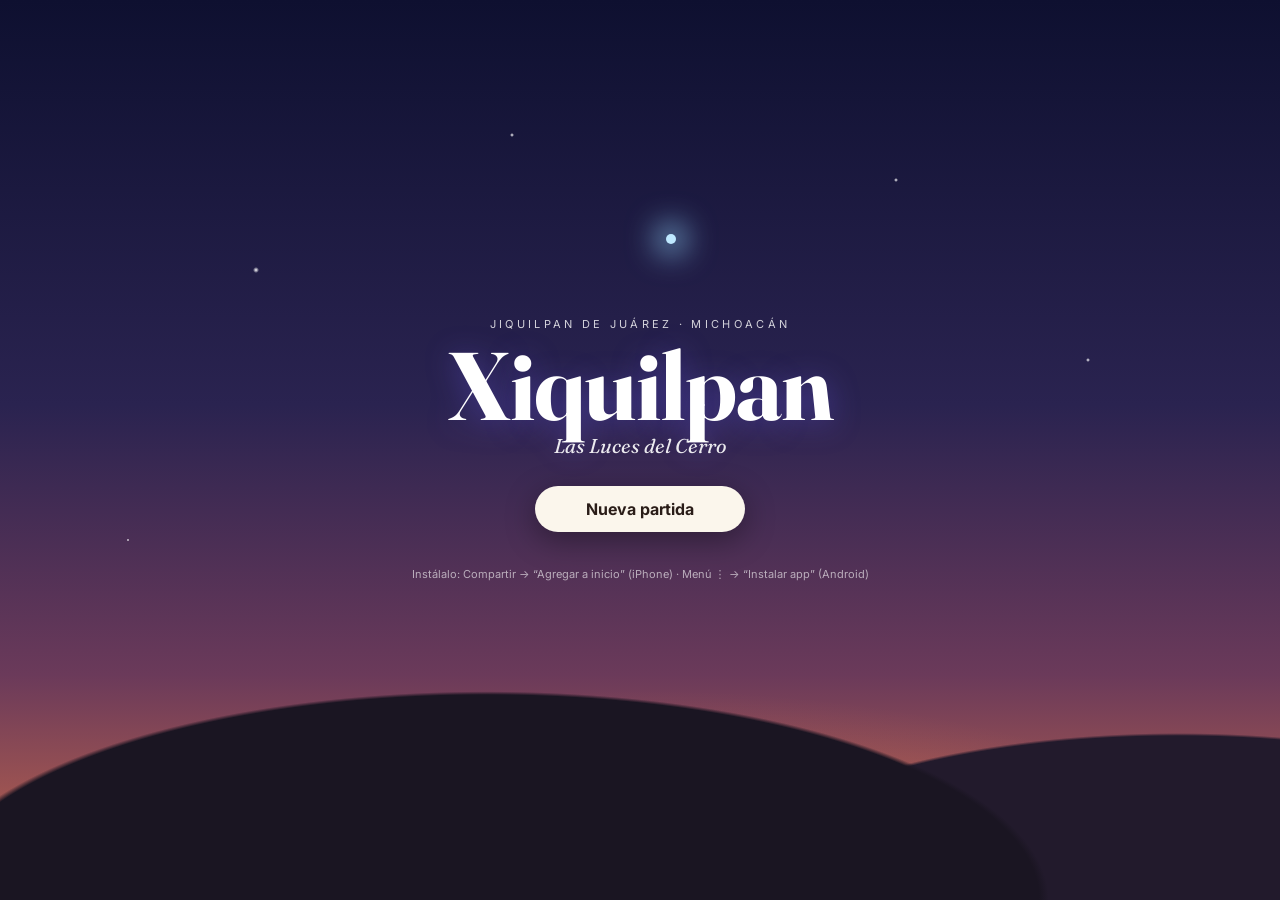
==== index.html @ d6662576 "Xiquilpan: RPG web app set in Jiquilpan de Juárez, Michoacán Installable PWA with a hand-authored to" ====
<!doctype html>
<html lang="es">
<head>
  <meta charset="utf-8">
  <meta name="viewport" content="width=device-width, initial-scale=1, maximum-scale=1, user-scalable=no, viewport-fit=cover">
  <title>Xiquilpan: Las Luces del Cerro</title>
  <meta name="description" content="RPG de acción y aventura en Jiquilpan de Juárez, Michoacán.">
  <meta name="theme-color" content="#1c1a24">
  <meta name="apple-mobile-web-app-capable" content="yes">
  <meta name="mobile-web-app-capable" content="yes">
  <meta name="apple-mobile-web-app-status-bar-style" content="black-translucent">
  <meta name="apple-mobile-web-app-title" content="Xiquilpan">
  <link rel="manifest" href="manifest.webmanifest">
  <link rel="icon" href="icons/icon.svg" type="image/svg+xml">
  <link rel="apple-touch-icon" href="icons/icon-180.png">
  <link rel="preconnect" href="https://fonts.googleapis.com">
  <link href="https://fonts.googleapis.com/css2?family=Fraunces:opsz,wght@9..144,500;9..144,700&family=Inter:wght@400;500;600;700&display=swap" rel="stylesheet">
  <link rel="stylesheet" href="css/style.css">
</head>
<body>
  <canvas id="game"></canvas>

  <!-- HUD -->
  <div id="hud" class="hidden">
    <div class="hud-left">
      <div id="placePill" class="pill place"><span id="placeName">Jiquilpan</span><span id="streetName"></span></div>
      <div id="timePill" class="pill time"><span id="wxIcon">☀</span><span id="clockText">7:30 am</span><span id="dayText">Jue</span></div>
    </div>
    <div class="hud-right">
      <div class="pill money"><span class="peso">$</span><span id="moneyText">150</span></div>
      <button id="btnMenu" class="round" aria-label="Menú">☰</button>
    </div>
    <div id="questTracker" class="tracker"></div>
    <div id="compass" class="compass"><div id="compassNeedle"></div></div>
  </div>

  <!-- Touch controls -->
  <div id="touch" class="hidden">
    <div id="stickZone"></div>
    <div id="stickBase"><div id="stickKnob"></div></div>
    <button id="btnA" class="tbtn a">A</button>
    <button id="btnB" class="tbtn b">B</button>
  </div>

  <!-- Contextual prompt -->
  <div id="prompt" class="prompt hidden"><span class="key">A</span><span id="promptText">Hablar</span></div>

  <!-- Dialogue -->
  <div id="dialog" class="dialog hidden">
    <div class="dlg-card">
      <canvas id="portrait" width="160" height="160"></canvas>
      <div class="dlg-body">
        <div class="dlg-name"><span id="dlgName"></span><span id="dlgRole"></span></div>
        <div id="dlgText" class="dlg-text"></div>
        <div id="dlgChoices" class="dlg-choices"></div>
        <form id="dlgAsk" class="dlg-ask hidden" autocomplete="off">
          <input id="dlgInput" type="text" maxlength="200" placeholder="Di algo…" enterkeyhint="send">
          <button type="submit">Decir</button>
        </form>
      </div>
      <div id="dlgNext" class="dlg-next">▾</div>
    </div>
  </div>

  <!-- Toasts / banners -->
  <div id="toasts"></div>
  <div id="banner" class="banner hidden"><div id="bannerTitle"></div><div id="bannerSub"></div></div>
  <div id="fade" class="fade"></div>

  <!-- Menus -->
  <div id="menu" class="menu hidden">
    <div class="menu-top">
      <div class="tabs" id="menuTabs">
        <button data-tab="map" class="on">Mapa</button>
        <button data-tab="journal">Diario</button>
        <button data-tab="bag">Morral</button>
        <button data-tab="self">Yo</button>
        <button data-tab="settings">Ajustes</button>
      </div>
      <button id="menuClose" class="round" aria-label="Cerrar">✕</button>
    </div>
    <div class="menu-body">
      <section id="tab-map" class="tab on">
        <div class="mapwrap" id="mapWrap"><canvas id="bigmap"></canvas><div id="mapLabel" class="maplabel"></div></div>
        <div class="maplegend" id="mapLegend"></div>
      </section>
      <section id="tab-journal" class="tab"></section>
      <section id="tab-bag" class="tab"></section>
      <section id="tab-self" class="tab"></section>
      <section id="tab-settings" class="tab"></section>
    </div>
  </div>

  <!-- Shop -->
  <div id="shop" class="sheet hidden">
    <div class="sheet-head"><div><div id="shopName" class="sheet-title"></div><div id="shopSub" class="sheet-sub"></div></div><button id="shopClose" class="round">✕</button></div>
    <div id="shopList" class="shop-list"></div>
  </div>

  <!-- Title screen -->
  <div id="title" class="title">
    <div class="title-sky"></div>
    <div class="title-inner">
      <div class="t-kicker">Jiquilpan de Juárez · Michoacán</div>
      <h1>Xiquilpan</h1>
      <div class="t-sub">Las Luces del Cerro</div>
      <div class="t-actions">
        <button id="btnContinue" class="primary hidden">Continuar</button>
        <button id="btnNew" class="primary">Nueva partida</button>
      </div>
      <div class="t-name hidden" id="nameBox">
        <label>¿Cómo te llamas?</label>
        <input id="nameInput" maxlength="16" value="Emiliano" autocomplete="off">
        <button id="btnStart" class="primary">Empezar</button>
      </div>
      <div class="t-foot">Instálalo: Compartir → “Agregar a inicio” (iPhone) · Menú ⋮ → “Instalar app” (Android)</div>
    </div>
  </div>

  <div id="loading" class="loading">Cargando el pueblo…</div>

  <script type="module" src="js/main.js"></script>
</body>
</html>
---- css/style.css ----
:root {
  --ink: #1f1b24;
  --paper: #fbf6ec;
  --paper-2: #f3ead8;
  --line: rgba(60, 40, 25, 0.16);
  --accent: #c2413c;       /* guardapolvo red */
  --accent-2: #6c4bb4;     /* jacaranda / añil */
  --gold: #e3b341;
  --glass: rgba(24, 22, 32, 0.62);
  --glass-2: rgba(24, 22, 32, 0.78);
  --txt-on-glass: #f7f2e8;
  --safe-t: env(safe-area-inset-top, 0px);
  --safe-b: env(safe-area-inset-bottom, 0px);
  --safe-l: env(safe-area-inset-left, 0px);
  --safe-r: env(safe-area-inset-right, 0px);
}
* { box-sizing: border-box; -webkit-tap-highlight-color: transparent; }
html, body { margin: 0; height: 100%; overflow: hidden; background: #14131a; color: var(--ink);
  font-family: Inter, system-ui, -apple-system, "Segoe UI", sans-serif; -webkit-user-select: none; user-select: none;
  overscroll-behavior: none; touch-action: none; }
canvas#game { position: fixed; inset: 0; display: block; }
button { font: inherit; cursor: pointer; }
.hidden { display: none !important; }

/* HUD ---------------------------------------------------------------- */
#hud { position: fixed; inset: 0; pointer-events: none; }
.hud-left { position: absolute; top: calc(10px + var(--safe-t)); left: calc(10px + var(--safe-l)); display: flex; flex-direction: column; gap: 6px; align-items: flex-start; }
.hud-right { position: absolute; top: calc(10px + var(--safe-t)); right: calc(10px + var(--safe-r)); display: flex; gap: 8px; align-items: center; pointer-events: auto; }
.pill { background: var(--glass); color: var(--txt-on-glass); backdrop-filter: blur(8px); -webkit-backdrop-filter: blur(8px);
  border: 1px solid rgba(255,255,255,0.08); border-radius: 999px; padding: 6px 12px; font-size: 13px; font-weight: 600; display: flex; gap: 8px; align-items: center;
  box-shadow: 0 4px 18px rgba(0,0,0,0.25); }
.pill.place { flex-direction: column; align-items: flex-start; gap: 0; border-radius: 14px; padding: 7px 12px; max-width: 62vw; }
#placeName { font-family: Fraunces, Georgia, serif; font-size: 15px; letter-spacing: 0.01em; }
#streetName { font-size: 11px; font-weight: 500; opacity: 0.75; }
.pill.time { font-variant-numeric: tabular-nums; }
#dayText { opacity: 0.7; font-weight: 500; }
.pill.money .peso { color: var(--gold); }
.round { width: 40px; height: 40px; border-radius: 50%; border: 1px solid rgba(255,255,255,0.1); background: var(--glass); color: var(--txt-on-glass);
  backdrop-filter: blur(8px); -webkit-backdrop-filter: blur(8px); font-size: 18px; display: grid; place-items: center; box-shadow: 0 4px 18px rgba(0,0,0,0.25); }
.tracker { position: absolute; top: calc(98px + var(--safe-t)); left: calc(10px + var(--safe-l)); max-width: min(300px, 64vw);
  color: var(--txt-on-glass); font-size: 12px; line-height: 1.35; text-shadow: 0 1px 3px rgba(0,0,0,0.8); }
.tracker .qt { font-weight: 700; color: var(--gold); font-size: 11px; letter-spacing: 0.06em; text-transform: uppercase; }
.tracker .qs { margin-top: 2px; }
.compass { position: absolute; top: calc(58px + var(--safe-t)); right: calc(12px + var(--safe-r)); width: 36px; height: 36px; border-radius: 50%;
  background: var(--glass); border: 1px solid rgba(255,255,255,0.1); display: grid; place-items: center; }
#compassNeedle { width: 0; height: 0; border-left: 6px solid transparent; border-right: 6px solid transparent; border-bottom: 14px solid var(--gold); transform-origin: 50% 70%; }

/* Touch --------------------------------------------------------------- */
#touch { position: fixed; inset: 0; pointer-events: none; }
#stickZone { position: absolute; left: 0; bottom: 0; width: 55vw; height: 55vh; pointer-events: auto; }
#stickBase { position: absolute; width: 120px; height: 120px; border-radius: 50%; left: calc(24px + var(--safe-l)); bottom: calc(24px + var(--safe-b)); top: auto;
  background: radial-gradient(circle, rgba(255,255,255,0.10), rgba(255,255,255,0.04)); border: 1.5px solid rgba(255,255,255,0.25); pointer-events: none; opacity: 0.55; transition: opacity .15s; }
#stickBase.on { opacity: 0.95; bottom: auto; }
#stickKnob { position: absolute; left: 36px; top: 36px; width: 48px; height: 48px; border-radius: 50%; background: rgba(255,255,255,0.85); box-shadow: 0 3px 10px rgba(0,0,0,0.35); }
.tbtn { position: absolute; pointer-events: auto; border-radius: 50%; border: 2px solid rgba(255,255,255,0.35); color: #fff; font-weight: 700; font-size: 20px;
  background: rgba(24,22,32,0.55); backdrop-filter: blur(6px); -webkit-backdrop-filter: blur(6px); box-shadow: 0 4px 14px rgba(0,0,0,0.3); }
.tbtn.a { width: 74px; height: 74px; right: calc(22px + var(--safe-r)); bottom: calc(44px + var(--safe-b)); background: rgba(194,65,60,0.78); }
.tbtn.b { width: 56px; height: 56px; right: calc(108px + var(--safe-r)); bottom: calc(24px + var(--safe-b)); font-size: 16px; }
.tbtn.on { transform: scale(0.92); filter: brightness(1.2); }

.prompt { position: fixed; left: 50%; bottom: calc(150px + var(--safe-b)); transform: translateX(-50%); background: var(--glass-2); color: var(--txt-on-glass);
  padding: 8px 14px 8px 8px; border-radius: 999px; font-weight: 600; font-size: 14px; display: flex; gap: 8px; align-items: center; pointer-events: none;
  box-shadow: 0 6px 20px rgba(0,0,0,0.3); animation: pop .18s ease-out; }
.prompt .key { width: 24px; height: 24px; border-radius: 50%; background: var(--accent); display: grid; place-items: center; font-size: 12px; }
@keyframes pop { from { transform: translate(-50%, 8px); opacity: 0; } to { transform: translate(-50%, 0); opacity: 1; } }

/* Dialogue ------------------------------------------------------------ */
.dialog { position: fixed; left: 0; right: 0; bottom: 0; padding: 0 10px calc(12px + var(--safe-b)); display: flex; justify-content: center; z-index: 20; }
.dlg-card { position: relative; width: min(760px, 100%); background: var(--paper); border-radius: 18px; padding: 14px 16px 16px 14px; display: flex; gap: 14px;
  box-shadow: 0 18px 50px rgba(0,0,0,0.45), inset 0 0 0 1px rgba(120,80,40,0.12); animation: rise .2s ease-out;
  background-image: linear-gradient(180deg, rgba(255,255,255,0.6), rgba(255,255,255,0)), radial-gradient(circle at 10% 0%, rgba(194,65,60,0.05), transparent 40%); }
@keyframes rise { from { transform: translateY(20px); opacity: 0; } to { transform: none; opacity: 1; } }
#portrait { width: 86px; height: 86px; flex: 0 0 auto; border-radius: 14px; background: linear-gradient(160deg, #efe3cb, #d9c3a2); box-shadow: inset 0 0 0 1px rgba(90,60,30,0.2); }
.dlg-body { flex: 1; min-width: 0; }
.dlg-name { display: flex; align-items: baseline; gap: 8px; margin-bottom: 4px; }
#dlgName { font-family: Fraunces, Georgia, serif; font-weight: 700; font-size: 18px; color: #3a2418; }
#dlgRole { font-size: 11px; color: #8a6a50; font-weight: 600; letter-spacing: 0.04em; text-transform: uppercase; }
.dlg-text { font-size: 16px; line-height: 1.45; color: #2a211b; min-height: 46px; max-height: 38vh; overflow-y: auto; white-space: pre-wrap; }
.dlg-text .thinking { opacity: 0.55; font-style: italic; }
.dlg-choices { display: flex; flex-direction: column; gap: 6px; margin-top: 10px; }
.dlg-choices button { text-align: left; background: #fff; border: 1px solid var(--line); border-radius: 12px; padding: 9px 12px; font-size: 14px; color: #2a211b; font-weight: 500;
  display: flex; gap: 8px; align-items: center; }
.dlg-choices button:hover, .dlg-choices button.sel { border-color: var(--accent); box-shadow: 0 0 0 2px rgba(194,65,60,0.15); }
.dlg-choices button .tag { font-size: 10px; font-weight: 700; padding: 2px 6px; border-radius: 999px; background: var(--paper-2); color: #7a5a3a; text-transform: uppercase; letter-spacing: 0.04em; }
.dlg-choices button .tag.kind { background: #e7f3e3; color: #2f6a2a; } .dlg-choices button .tag.mean { background: #f7e1df; color: #9a2f28; }
.dlg-choices button .tag.honest { background: #e6ecf8; color: #2b4c8a; } .dlg-choices button .tag.money { background: #fbf0cf; color: #7a5a0a; }
.dlg-ask { display: flex; gap: 8px; margin-top: 10px; }
.dlg-ask input { flex: 1; min-width: 0; border: 1px solid var(--line); border-radius: 12px; padding: 10px 12px; font-size: 16px; background: #fff; -webkit-user-select: text; user-select: text; }
.dlg-ask button { border: 0; border-radius: 12px; background: var(--accent); color: #fff; font-weight: 700; padding: 0 14px; }
.dlg-next { position: absolute; right: 16px; bottom: 8px; color: var(--accent); animation: bob 1s infinite; font-size: 14px; }
@keyframes bob { 50% { transform: translateY(3px); } }

/* Toasts & banner ----------------------------------------------------- */
#toasts { position: fixed; top: calc(56px + var(--safe-t)); left: 50%; transform: translateX(-50%); display: flex; flex-direction: column; gap: 6px; align-items: center; z-index: 30; pointer-events: none; }
.toast { background: var(--glass-2); color: var(--txt-on-glass); padding: 8px 14px; border-radius: 12px; font-size: 13px; font-weight: 600; box-shadow: 0 6px 20px rgba(0,0,0,0.3);
  animation: toast 3.2s ease forwards; max-width: 86vw; text-align: center; }
.toast.good { border-left: 3px solid #7be07b; } .toast.bad { border-left: 3px solid #ff6b5e; } .toast.quest { border-left: 3px solid var(--gold); } .toast.soul { border-left: 3px solid #8f7cff; }
@keyframes toast { 0% { opacity: 0; transform: translateY(-6px); } 8% { opacity: 1; transform: none; } 85% { opacity: 1; } 100% { opacity: 0; } }
.banner { position: fixed; left: 0; right: 0; top: 30%; text-align: center; color: #fff; z-index: 25; pointer-events: none; animation: banner 4.5s ease forwards; text-shadow: 0 2px 16px rgba(0,0,0,0.6); }
#bannerTitle { font-family: Fraunces, Georgia, serif; font-size: clamp(28px, 7vw, 54px); font-weight: 700; }
#bannerSub { margin-top: 6px; font-size: 14px; letter-spacing: 0.18em; text-transform: uppercase; opacity: 0.85; }
@keyframes banner { 0% { opacity: 0; letter-spacing: 0.1em; } 15% { opacity: 1; letter-spacing: 0; } 80% { opacity: 1; } 100% { opacity: 0; } }
.fade { position: fixed; inset: 0; background: #000; opacity: 0; pointer-events: none; transition: opacity .45s ease; z-index: 40; }
.fade.on { opacity: 1; }
.fade.white { background: #f4f6ff; }

/* Menu ---------------------------------------------------------------- */
.menu { position: fixed; inset: 0; z-index: 35; background: rgba(18,16,24,0.72); backdrop-filter: blur(10px); -webkit-backdrop-filter: blur(10px); display: flex; flex-direction: column;
  padding: calc(10px + var(--safe-t)) calc(10px + var(--safe-r)) calc(10px + var(--safe-b)) calc(10px + var(--safe-l)); }
.menu-top { display: flex; justify-content: space-between; align-items: center; gap: 8px; }
.tabs { display: flex; gap: 4px; overflow-x: auto; background: rgba(255,255,255,0.06); padding: 4px; border-radius: 14px; scrollbar-width: none; }
.tabs button { border: 0; background: transparent; color: #d9d2c4; padding: 8px 12px; border-radius: 10px; font-weight: 600; font-size: 14px; white-space: nowrap; }
.tabs button.on { background: var(--paper); color: #2a211b; }
.menu-body { flex: 1; min-height: 0; margin-top: 10px; }
.tab { display: none; height: 100%; overflow-y: auto; color: var(--txt-on-glass); -webkit-overflow-scrolling: touch; touch-action: pan-y; }
.tab.on { display: block; }
#tab-map.on { display: flex; flex-direction: column; gap: 8px; }
.mapwrap { position: relative; flex: 1; min-height: 0; border-radius: 16px; overflow: hidden; background: #e9dcc0; box-shadow: inset 0 0 0 1px rgba(0,0,0,0.2), 0 10px 40px rgba(0,0,0,0.35); touch-action: none; }
#bigmap { width: 100%; height: 100%; display: block; }
.maplabel { position: absolute; left: 12px; bottom: 12px; background: rgba(251,246,236,0.92); color: #3a2418; padding: 6px 10px; border-radius: 10px; font-family: Fraunces, Georgia, serif; font-size: 15px; font-weight: 600; pointer-events: none; }
.maplegend { display: flex; flex-wrap: wrap; gap: 6px 12px; font-size: 12px; color: #d9d2c4; }
.maplegend span::before { content: ''; display: inline-block; width: 9px; height: 9px; border-radius: 50%; margin-right: 5px; background: var(--c); vertical-align: -1px; }
.card { background: var(--paper); color: #2a211b; border-radius: 16px; padding: 14px 16px; margin-bottom: 10px; box-shadow: 0 6px 24px rgba(0,0,0,0.25); }
.card h3 { margin: 0 0 6px; font-family: Fraunces, Georgia, serif; font-size: 18px; }
.card h4 { margin: 10px 0 4px; font-size: 12px; text-transform: uppercase; letter-spacing: 0.08em; color: #8a6a50; }
.card p { margin: 4px 0; line-height: 1.45; font-size: 14px; }
.card .done { text-decoration: line-through; opacity: 0.55; }
.card .kicker { font-size: 11px; font-weight: 700; color: var(--accent); letter-spacing: 0.08em; text-transform: uppercase; }
.grid { display: grid; grid-template-columns: repeat(auto-fill, minmax(140px, 1fr)); gap: 8px; }
.item { background: #fff; border: 1px solid var(--line); border-radius: 14px; padding: 10px; display: flex; flex-direction: column; gap: 4px; }
.item .ico { font-size: 26px; } .item b { font-size: 14px; } .item small { color: #7a6a5a; font-size: 12px; line-height: 1.3; }
.item button { margin-top: 4px; border: 0; background: var(--paper-2); border-radius: 8px; padding: 6px; font-weight: 600; color: #3a2418; }
.meter { height: 8px; background: #eadfcb; border-radius: 99px; overflow: hidden; position: relative; }
.meter i { position: absolute; top: 0; bottom: 0; left: 50%; background: var(--c, var(--accent)); border-radius: 99px; }
.meter.uni i { left: 0; }
.statrow { display: grid; grid-template-columns: 110px 1fr 40px; gap: 10px; align-items: center; margin: 8px 0; font-size: 13px; }
.set-row { display: flex; justify-content: space-between; gap: 12px; align-items: center; padding: 10px 0; border-bottom: 1px solid var(--line); font-size: 14px; }
.set-row:last-child { border-bottom: 0; }
.set-row input[type=text], .set-row input[type=password], .set-row select { border: 1px solid var(--line); border-radius: 10px; padding: 8px; font-size: 14px; max-width: 58%; -webkit-user-select: text; user-select: text; }
.btn { border: 0; background: var(--accent); color: #fff; border-radius: 10px; padding: 9px 14px; font-weight: 700; }
.btn.ghost { background: var(--paper-2); color: #3a2418; }
.toggle { width: 46px; height: 28px; border-radius: 99px; background: #d8cdb8; position: relative; border: 0; flex: 0 0 auto; }
.toggle::after { content: ''; position: absolute; top: 3px; left: 3px; width: 22px; height: 22px; border-radius: 50%; background: #fff; transition: left .15s; box-shadow: 0 1px 3px rgba(0,0,0,0.3); }
.toggle.on { background: #5aa05a; } .toggle.on::after { left: 21px; }

/* Shop sheet ---------------------------------------------------------- */
.sheet { position: fixed; left: 0; right: 0; bottom: 0; z-index: 30; background: var(--paper); border-radius: 20px 20px 0 0; max-height: 72vh; display: flex; flex-direction: column;
  padding: 14px 14px calc(14px + var(--safe-b)); box-shadow: 0 -12px 40px rgba(0,0,0,0.4); animation: rise .2s ease-out; }
@media (min-width: 800px) { .sheet { left: 50%; width: 640px; transform: translateX(-50%); bottom: 20px; border-radius: 20px; } }
.sheet-head { display: flex; justify-content: space-between; align-items: center; gap: 10px; margin-bottom: 10px; }
.sheet-title { font-family: Fraunces, Georgia, serif; font-size: 20px; font-weight: 700; color: #3a2418; }
.sheet-sub { font-size: 13px; color: #8a6a50; }
.sheet .round { background: var(--paper-2); color: #3a2418; box-shadow: none; }
.shop-list { overflow-y: auto; display: flex; flex-direction: column; gap: 8px; touch-action: pan-y; }
.shop-row { display: flex; align-items: center; gap: 10px; background: #fff; border: 1px solid var(--line); border-radius: 14px; padding: 10px 12px; }
.shop-row .ico { font-size: 26px; width: 34px; text-align: center; }
.shop-row .meta { flex: 1; min-width: 0; } .shop-row b { display: block; font-size: 15px; } .shop-row small { color: #7a6a5a; font-size: 12px; }
.shop-row .price { font-weight: 700; color: #3a2418; font-variant-numeric: tabular-nums; }
.shop-row button { border: 0; border-radius: 10px; padding: 8px 12px; font-weight: 700; background: var(--accent); color: #fff; }
.shop-row button.alt { background: var(--paper-2); color: #3a2418; }
.shop-row button:disabled { opacity: 0.4; }

/* Title --------------------------------------------------------------- */
.title { position: fixed; inset: 0; z-index: 50; display: grid; place-items: center; overflow: hidden; color: #fff; }
.title-sky { position: absolute; inset: 0; background:
  radial-gradient(1200px 500px at 50% 110%, rgba(255,140,80,0.55), transparent 60%),
  radial-gradient(3px 3px at 20% 30%, #fff, transparent), radial-gradient(2px 2px at 70% 20%, #fff, transparent), radial-gradient(2px 2px at 40% 15%, #fff, transparent),
  radial-gradient(2px 2px at 85% 40%, #fff, transparent), radial-gradient(1.5px 1.5px at 10% 60%, #fff, transparent), radial-gradient(1.5px 1.5px at 55% 45%, #fff, transparent),
  linear-gradient(180deg, #0e1030 0%, #2a2350 45%, #6b3a5a 75%, #c96a4a 100%); }
.title-sky::after { content: ''; position: absolute; left: -10%; right: -10%; bottom: 0; height: 38%;
  background: radial-gradient(60% 100% at 40% 100%, #1a1522 60%, transparent 61%), radial-gradient(50% 80% at 85% 100%, #221a2c 60%, transparent 61%); }
.title-sky::before { content: ''; position: absolute; left: 52%; top: 26%; width: 10px; height: 10px; border-radius: 50%; background: #bfe9ff; box-shadow: 0 0 30px 10px rgba(150,220,255,0.7);
  animation: ufo 6s ease-in-out infinite; }
@keyframes ufo { 0%, 100% { transform: translate(0,0); opacity: .9; } 40% { transform: translate(60px,-20px); opacity: .5; } 60% { transform: translate(-30px,10px); opacity: 1; } }
.title-inner { position: relative; text-align: center; padding: 24px; max-width: 520px; }
.t-kicker { letter-spacing: 0.3em; text-transform: uppercase; font-size: 11px; opacity: 0.8; }
.title h1 { font-family: Fraunces, Georgia, serif; font-size: clamp(52px, 14vw, 96px); margin: 6px 0 0; line-height: 1; letter-spacing: -0.01em; text-shadow: 0 4px 30px rgba(120,100,255,0.35); }
.t-sub { font-family: Fraunces, Georgia, serif; font-size: 20px; opacity: 0.9; font-style: italic; }
.t-actions, .t-name { margin-top: 28px; display: flex; flex-direction: column; gap: 10px; align-items: center; }
.t-name label { font-size: 14px; opacity: 0.85; }
.t-name input { border: 0; border-radius: 12px; padding: 12px 14px; font-size: 18px; text-align: center; width: 220px; -webkit-user-select: text; user-select: text; }
.primary { border: 0; border-radius: 999px; padding: 13px 28px; font-weight: 700; font-size: 16px; background: #fbf6ec; color: #2a1d18; min-width: 210px; box-shadow: 0 8px 30px rgba(0,0,0,0.35); }
.primary:hover { filter: brightness(1.05); }
.t-foot { margin-top: 34px; font-size: 11px; opacity: 0.6; line-height: 1.5; }
.loading { position: fixed; inset: 0; display: grid; place-items: center; background: #14131a; color: #d9d2c4; z-index: 60; font-family: Fraunces, Georgia, serif; font-size: 18px; }

/* Cinematic letterbox */
.cine::before, .cine::after { content: ''; position: fixed; left: 0; right: 0; height: 9vh; background: #000; z-index: 15; }
.cine::before { top: 0; } .cine::after { bottom: 0; }

@media (min-width: 900px) and (hover: hover) { #touch { display: none !important; } }
@media (orientation: landscape) and (max-height: 500px) {
  .dlg-text { max-height: 24vh; font-size: 14px; } #portrait { width: 64px; height: 64px; }
  .tbtn.a { bottom: calc(20px + var(--safe-b)); } .tbtn.b { bottom: calc(10px + var(--safe-b)); }
}
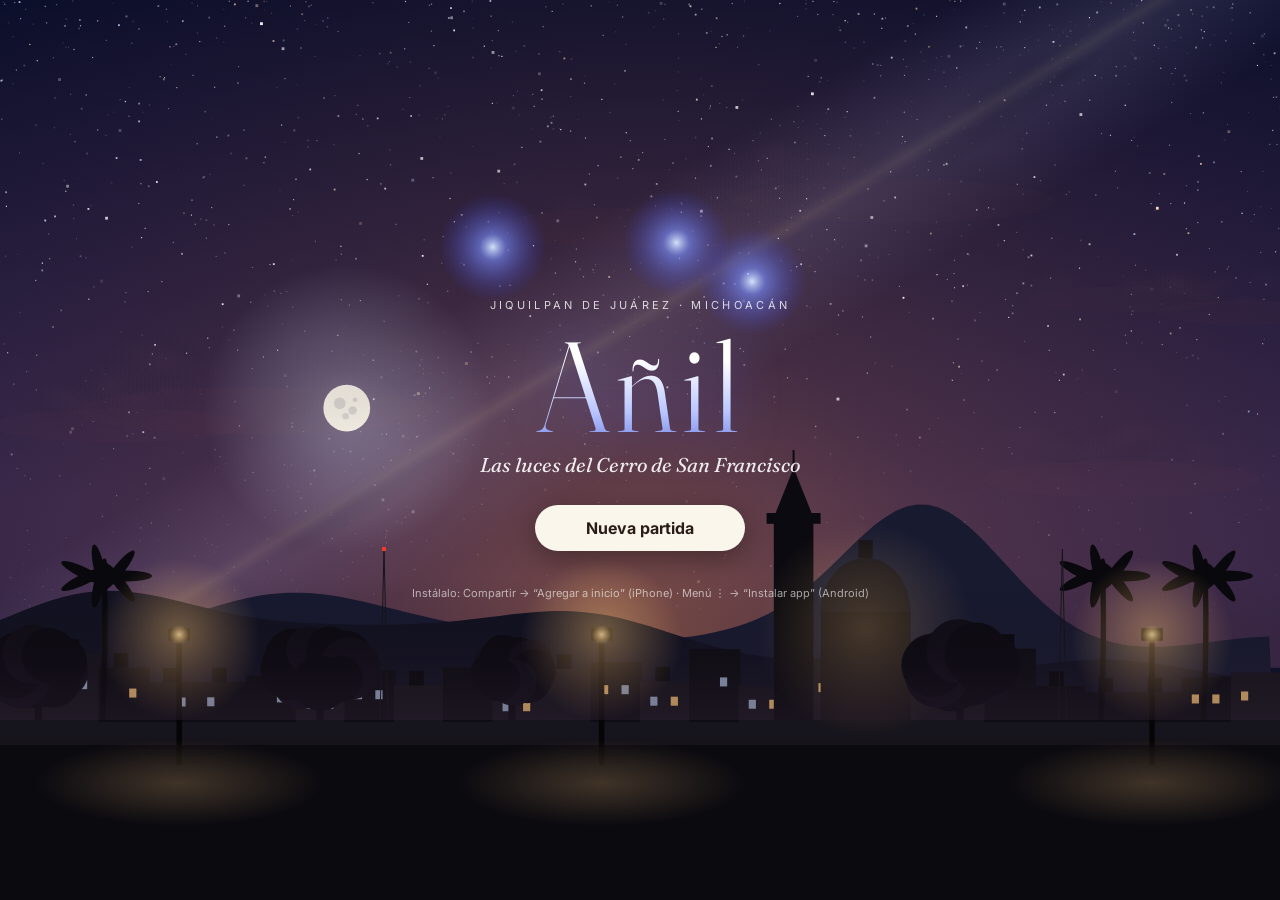
==== commit 5249ab5b: "Night sky and miradores, new title, vignette and water reflections - render/sky.js: hour-by-hour sky" ====
--- a/index.html
+++ b/index.html
@@ -3,13 +3,13 @@
 <head>
   <meta charset="utf-8">
   <meta name="viewport" content="width=device-width, initial-scale=1, maximum-scale=1, user-scalable=no, viewport-fit=cover">
-  <title>Xiquilpan: Las Luces del Cerro</title>
+  <title>Añil · Jiquilpan</title>
   <meta name="description" content="RPG de acción y aventura en Jiquilpan de Juárez, Michoacán.">
   <meta name="theme-color" content="#1c1a24">
   <meta name="apple-mobile-web-app-capable" content="yes">
   <meta name="mobile-web-app-capable" content="yes">
   <meta name="apple-mobile-web-app-status-bar-style" content="black-translucent">
-  <meta name="apple-mobile-web-app-title" content="Xiquilpan">
+  <meta name="apple-mobile-web-app-title" content="Añil">
   <link rel="manifest" href="manifest.webmanifest">
   <link rel="icon" href="icons/icon.svg" type="image/svg+xml">
   <link rel="apple-touch-icon" href="icons/icon-180.png">
@@ -30,7 +30,7 @@
       <div class="pill money"><span class="peso">$</span><span id="moneyText">150</span></div>
       <button id="btnMenu" class="round" aria-label="Menú">☰</button>
     </div>
-    <div id="questTracker" class="tracker"></div>
+    <div id="questTracker" class="tracker" role="status"></div>
     <div id="compass" class="compass"><div id="compassNeedle"></div></div>
   </div>
 
@@ -53,10 +53,7 @@
         <div class="dlg-name"><span id="dlgName"></span><span id="dlgRole"></span></div>
         <div id="dlgText" class="dlg-text"></div>
         <div id="dlgChoices" class="dlg-choices"></div>
-        <form id="dlgAsk" class="dlg-ask hidden" autocomplete="off">
-          <input id="dlgInput" type="text" maxlength="200" placeholder="Di algo…" enterkeyhint="send">
-          <button type="submit">Decir</button>
-        </form>
+        <form id="dlgAsk" class="dlg-ask hidden" autocomplete="off"><input id="dlgInput" type="text" maxlength="200"><button type="submit">OK</button></form>
       </div>
       <div id="dlgNext" class="dlg-next">▾</div>
     </div>
@@ -71,11 +68,13 @@
   <div id="menu" class="menu hidden">
     <div class="menu-top">
       <div class="tabs" id="menuTabs">
-        <button data-tab="map" class="on">Mapa</button>
-        <button data-tab="journal">Diario</button>
-        <button data-tab="bag">Morral</button>
-        <button data-tab="self">Yo</button>
-        <button data-tab="settings">Ajustes</button>
+        <button data-tab="map" class="on"><span class="ti">🗺️</span>Mapa</button>
+        <button data-tab="journal"><span class="ti">📜</span>Misiones</button>
+        <button data-tab="people"><span class="ti">🫂</span>Gente</button>
+        <button data-tab="bag"><span class="ti">🎒</span>Morral</button>
+        <button data-tab="self"><span class="ti">🙂</span>Yo</button>
+        <button data-tab="props"><span class="ti">🏠</span>Propiedades</button>
+        <button data-tab="settings"><span class="ti">⚙️</span>Ajustes</button>
       </div>
       <button id="menuClose" class="round" aria-label="Cerrar">✕</button>
     </div>
@@ -86,7 +85,9 @@
       </section>
       <section id="tab-journal" class="tab"></section>
       <section id="tab-bag" class="tab"></section>
+      <section id="tab-people" class="tab"></section>
       <section id="tab-self" class="tab"></section>
+      <section id="tab-props" class="tab"></section>
       <section id="tab-settings" class="tab"></section>
     </div>
   </div>
@@ -99,11 +100,11 @@
 
   <!-- Title screen -->
   <div id="title" class="title">
-    <div class="title-sky"></div>
+    <canvas id="titleSky" class="title-sky"></canvas>
     <div class="title-inner">
       <div class="t-kicker">Jiquilpan de Juárez · Michoacán</div>
-      <h1>Xiquilpan</h1>
-      <div class="t-sub">Las Luces del Cerro</div>
+      <h1>Añil</h1>
+      <div class="t-sub">Las luces del Cerro de San Francisco</div>
       <div class="t-actions">
         <button id="btnContinue" class="primary hidden">Continuar</button>
         <button id="btnNew" class="primary">Nueva partida</button>
--- a/css/style.css
+++ b/css/style.css
@@ -91,7 +91,7 @@
 @keyframes bob { 50% { transform: translateY(3px); } }
 
 /* Toasts & banner ----------------------------------------------------- */
-#toasts { position: fixed; top: calc(56px + var(--safe-t)); left: 50%; transform: translateX(-50%); display: flex; flex-direction: column; gap: 6px; align-items: center; z-index: 30; pointer-events: none; }
+#toasts { position: fixed; top: auto; bottom: calc(198px + var(--safe-b)); left: 50%; transform: translateX(-50%); display: flex; flex-direction: column; gap: 6px; align-items: center; z-index: 30; pointer-events: none; }
 .toast { background: var(--glass-2); color: var(--txt-on-glass); padding: 8px 14px; border-radius: 12px; font-size: 13px; font-weight: 600; box-shadow: 0 6px 20px rgba(0,0,0,0.3);
   animation: toast 3.2s ease forwards; max-width: 86vw; text-align: center; }
 .toast.good { border-left: 3px solid #7be07b; } .toast.bad { border-left: 3px solid #ff6b5e; } .toast.quest { border-left: 3px solid var(--gold); } .toast.soul { border-left: 3px solid #8f7cff; }
@@ -162,19 +162,12 @@
 
 /* Title --------------------------------------------------------------- */
 .title { position: fixed; inset: 0; z-index: 50; display: grid; place-items: center; overflow: hidden; color: #fff; }
-.title-sky { position: absolute; inset: 0; background:
-  radial-gradient(1200px 500px at 50% 110%, rgba(255,140,80,0.55), transparent 60%),
-  radial-gradient(3px 3px at 20% 30%, #fff, transparent), radial-gradient(2px 2px at 70% 20%, #fff, transparent), radial-gradient(2px 2px at 40% 15%, #fff, transparent),
-  radial-gradient(2px 2px at 85% 40%, #fff, transparent), radial-gradient(1.5px 1.5px at 10% 60%, #fff, transparent), radial-gradient(1.5px 1.5px at 55% 45%, #fff, transparent),
-  linear-gradient(180deg, #0e1030 0%, #2a2350 45%, #6b3a5a 75%, #c96a4a 100%); }
-.title-sky::after { content: ''; position: absolute; left: -10%; right: -10%; bottom: 0; height: 38%;
-  background: radial-gradient(60% 100% at 40% 100%, #1a1522 60%, transparent 61%), radial-gradient(50% 80% at 85% 100%, #221a2c 60%, transparent 61%); }
-.title-sky::before { content: ''; position: absolute; left: 52%; top: 26%; width: 10px; height: 10px; border-radius: 50%; background: #bfe9ff; box-shadow: 0 0 30px 10px rgba(150,220,255,0.7);
-  animation: ufo 6s ease-in-out infinite; }
-@keyframes ufo { 0%, 100% { transform: translate(0,0); opacity: .9; } 40% { transform: translate(60px,-20px); opacity: .5; } 60% { transform: translate(-30px,10px); opacity: 1; } }
+.title-sky { position: absolute; inset: 0; width: 100%; height: 100%; display: block; background: #0d1030; }
+.title-inner::before { content: ''; position: absolute; inset: -40px -60px; z-index: -1; background: radial-gradient(closest-side, rgba(8,10,30,0.55), transparent); }
 .title-inner { position: relative; text-align: center; padding: 24px; max-width: 520px; }
 .t-kicker { letter-spacing: 0.3em; text-transform: uppercase; font-size: 11px; opacity: 0.8; }
-.title h1 { font-family: Fraunces, Georgia, serif; font-size: clamp(52px, 14vw, 96px); margin: 6px 0 0; line-height: 1; letter-spacing: -0.01em; text-shadow: 0 4px 30px rgba(120,100,255,0.35); }
+.title h1 { font-family: Fraunces, Georgia, serif; font-weight: 300; font-size: clamp(64px, 18vw, 128px); margin: 10px 0 2px; line-height: 1; letter-spacing: 0.04em;
+  background: linear-gradient(180deg, #ffffff 30%, #b9c6ff 70%, #6f7fe0); -webkit-background-clip: text; background-clip: text; color: transparent; filter: drop-shadow(0 4px 24px rgba(90,110,255,0.45)); }
 .t-sub { font-family: Fraunces, Georgia, serif; font-size: 20px; opacity: 0.9; font-style: italic; }
 .t-actions, .t-name { margin-top: 28px; display: flex; flex-direction: column; gap: 10px; align-items: center; }
 .t-name label { font-size: 14px; opacity: 0.85; }
@@ -193,3 +186,98 @@
   .dlg-text { max-height: 24vh; font-size: 14px; } #portrait { width: 64px; height: 64px; }
   .tbtn.a { bottom: calc(20px + var(--safe-b)); } .tbtn.b { bottom: calc(10px + var(--safe-b)); }
 }
+
+/* ===================================================================================================
+   Round 3 refresh: calmer surfaces, clear hierarchy, nothing overlapping
+   =================================================================================================== */
+:root { --glass: rgba(22, 20, 30, 0.58); --glass-2: rgba(22, 20, 30, 0.82); --radius: 16px; --shadow: 0 8px 28px rgba(0,0,0,0.28); }
+.pill { box-shadow: var(--shadow); }
+/* the quest tracker is a small card, readable on any background */
+.tracker { top: calc(102px + var(--safe-t)); background: var(--glass); backdrop-filter: blur(10px); -webkit-backdrop-filter: blur(10px);
+  border: 1px solid rgba(255,255,255,0.08); border-radius: 14px; padding: 8px 12px; text-shadow: none; box-shadow: var(--shadow); max-width: min(290px, 62vw); }
+.tracker:empty { display: none; }
+.tracker .qt { font-size: 10.5px; }
+.tracker .qs { font-size: 12.5px; line-height: 1.4; opacity: 0.92; }
+#hud > * { transition: opacity .25s ease; }
+body.talking .tracker, body.talking .compass, body.cine .tracker { opacity: 0; pointer-events: none; }
+/* chapter banners sit high when a dialogue box is open, so text never stacks */
+.banner { top: 26%; }
+#dialog:not(.hidden) ~ #banner { top: 9%; }
+#dialog:not(.hidden) ~ #banner #bannerTitle { font-size: clamp(24px, 5.4vw, 40px); }
+.banner::before { content: ''; position: absolute; left: 0; right: 0; top: -30px; bottom: -30px; background: radial-gradient(60% 60% at 50% 50%, rgba(10,10,20,0.45), transparent 70%); z-index: -1; }
+/* dialogue */
+.dlg-card { border-radius: 20px; padding: 16px 18px 18px 16px; }
+.dlg-text { font-size: 16.5px; }
+.dlg-choices button { min-height: 44px; transition: transform .08s ease, border-color .15s; }
+.dlg-choices button:active { transform: scale(0.985); }
+.dlg-choices button .tag.funny { background: #fdf0d8; color: #9a5a0a; } .dlg-choices button .tag.quest, .dlg-choices button .tag.side { background: #efe7fb; color: #5a3d9a; }
+/* menu */
+.tabs button { display: flex; flex-direction: column; align-items: center; gap: 2px; padding: 6px 10px; font-size: 12px; }
+.tabs .ti { font-size: 17px; line-height: 1; }
+.card.intro { background: linear-gradient(160deg, #fbf6ec, #f1e7d2); }
+.kpis { display: grid; grid-template-columns: repeat(3, 1fr); gap: 8px; margin-top: 10px; }
+.kpis div { background: #fff; border: 1px solid var(--line); border-radius: 12px; padding: 8px 10px; text-align: center; }
+.kpis b { display: block; font-size: 18px; font-variant-numeric: tabular-nums; color: #3a2418; } .kpis small { color: #8a6a50; font-size: 11px; }
+.pill-ok { background: #e3f2df; color: #2f6a2a; border-radius: 99px; padding: 1px 8px; font-size: 11px; font-weight: 700; }
+.relbar { height: 7px; background: #eadfcb; border-radius: 99px; overflow: hidden; margin: 6px 0 4px; } .relbar i { display: block; height: 100%; border-radius: 99px; }
+.people { display: grid; grid-template-columns: repeat(auto-fill, minmax(250px, 1fr)); gap: 8px; }
+.person { display: flex; gap: 10px; background: var(--paper); color: #2a211b; border-radius: 16px; padding: 10px; box-shadow: var(--shadow); }
+.person canvas { width: 64px; height: 64px; border-radius: 12px; background: linear-gradient(160deg,#efe3cb,#d9c3a2); flex: 0 0 auto; }
+.person .pmeta { min-width: 0; flex: 1; display: flex; flex-direction: column; }
+.person b { font-family: Fraunces, Georgia, serif; font-size: 15px; } .person small { color: #8a6a50; font-size: 11.5px; }
+.person .rellvl { font-size: 12px; font-weight: 700; color: #3a2418; } .person .note { font-style: italic; margin-top: 2px; }
+.title-badge { font-family: Fraunces, Georgia, serif; font-size: 20px; margin: 4px 0; }
+.wardrobe { display: flex; flex-wrap: wrap; gap: 6px; }
+.wardrobe button { border: 1px solid var(--line); background: #fff; border-radius: 999px; padding: 7px 12px; font-size: 13px; font-weight: 600; color: #3a2418; }
+.wardrobe button.on { background: #3a2418; color: #fbf6ec; border-color: #3a2418; }
+/* minigames */
+.mg { position: fixed; inset: 0; z-index: 45; background: rgba(14,12,20,0.72); backdrop-filter: blur(6px); -webkit-backdrop-filter: blur(6px); display: grid; place-items: center; padding: 12px; animation: rise .2s ease-out; }
+.mg-card { width: min(560px, 100%); max-height: 96vh; overflow-y: auto; background: var(--paper); border-radius: 22px; padding: 16px; box-shadow: 0 20px 60px rgba(0,0,0,0.5); }
+.mg-head { display: flex; justify-content: space-between; gap: 10px; align-items: flex-start; }
+.mg-title { font-family: Fraunces, Georgia, serif; font-size: 22px; font-weight: 700; color: #3a2418; } .mg-sub { font-size: 12.5px; color: #8a6a50; margin-top: 2px; }
+.mg .round { background: var(--paper-2); color: #3a2418; box-shadow: none; flex: 0 0 auto; }
+.mg-actions { display: flex; justify-content: center; margin-top: 12px; } .mg-actions .btn { font-size: 18px; padding: 12px 28px; border-radius: 999px; }
+.mg-result { text-align: center; font-weight: 700; color: #3a2418; }
+.lot-call { display: flex; gap: 12px; align-items: center; margin: 12px 0; }
+.lot-card { width: 92px; height: 116px; border-radius: 12px; background: #fff; border: 3px solid #b8322a; display: flex; flex-direction: column; align-items: center; justify-content: center; gap: 4px; flex: 0 0 auto; box-shadow: var(--shadow); }
+.lot-card .emo { font-size: 42px; } .lot-card b { font-size: 12px; text-align: center; color: #3a2418; }
+.lot-verse { font-family: Fraunces, Georgia, serif; font-style: italic; font-size: 16px; color: #3a2418; }
+.lot-grid { display: grid; grid-template-columns: repeat(4, 1fr); gap: 6px; }
+.lot-cell { aspect-ratio: 3 / 4; border-radius: 10px; border: 2px solid #d9c3a2; background: #fff; display: flex; flex-direction: column; align-items: center; justify-content: center; gap: 2px; padding: 4px; position: relative; }
+.lot-cell .emo { font-size: 26px; } .lot-cell small { font-size: 10px; color: #5a4636; text-align: center; line-height: 1.1; }
+.lot-cell.on::after { content: ''; position: absolute; width: 22px; height: 18px; border-radius: 50%; background: radial-gradient(circle at 35% 35%, #8a5a34, #4a2a14); box-shadow: 0 2px 4px rgba(0,0,0,0.4); }
+.lot-cell.nope, .tor.nope { animation: shake .3s; }
+@keyframes shake { 25% { transform: translateX(-3px); } 75% { transform: translateX(3px); } }
+.lot-rivals { display: flex; gap: 10px; flex-wrap: wrap; justify-content: center; margin-top: 8px; font-size: 12px; color: #8a6a50; }
+.tor-top { display: flex; justify-content: space-between; font-weight: 700; color: #3a2418; margin: 10px 0; font-variant-numeric: tabular-nums; }
+.comal { display: grid; grid-template-columns: repeat(3, 1fr); gap: 12px; padding: 18px; border-radius: 50%/30%; background: radial-gradient(circle, #4a4440, #24201e); }
+.tor { aspect-ratio: 1; border-radius: 50%; border: 0; background: transparent; font-weight: 800; color: #3a2418; font-size: 13px; }
+.tor.raw { background: radial-gradient(circle at 40% 40%, #f7efd6, #e8d9ad); }
+.tor.raw.flipped { background: radial-gradient(circle at 40% 40%, #f1e1b4, #d9bf80); }
+.tor.puffed { background: radial-gradient(circle at 40% 40%, #fff6d8, #e8cf84); box-shadow: 0 0 0 4px #5fbf5f; transform: scale(1.06); }
+.tor.burnt { background: radial-gradient(circle at 40% 40%, #5a4030, #2a1a10); color: #fff; }
+@media (max-width: 420px) { .tabs button { padding: 6px 8px; } .lot-card { width: 74px; height: 96px; } .lot-card .emo { font-size: 34px; } }
+.lot-grid { max-width: 330px; margin: 0 auto; gap: 5px; }
+.lot-cell { aspect-ratio: 1 / 1.05; }
+.lot-cell .emo { font-size: 22px; }
+.comal { max-width: 360px; margin: 0 auto; }
+.card .title-badge { font-family: Fraunces, Georgia, serif; font-size: 20px; margin: 4px 0; }
+.pelea-hp { display: flex; justify-content: space-between; font-weight: 600; color: #3a2418; margin: 10px 2px; }
+.pelea-hp b { color: #b8322a; letter-spacing: 2px; }
+.pelea-bar { position: relative; height: 26px; border-radius: 13px; background: linear-gradient(#e9dcc6, #d9c6a8); box-shadow: inset 0 2px 4px rgba(0,0,0,0.2); overflow: hidden; }
+.pelea-zone { position: absolute; top: 0; bottom: 0; background: linear-gradient(#f2c94c, #d9a52a); border-radius: 13px; }
+.pelea-mark { position: absolute; top: -2px; bottom: -2px; width: 6px; background: #3a2418; border-radius: 3px; }
+.pelea-msg { text-align: center; margin: 12px 0 2px; color: #5a3e2a; min-height: 2.6em; }
+.vision { position: fixed; inset: 0; z-index: 60; background: #05040a; display: grid; place-items: center; animation: rise .8s ease-out; transition: opacity .9s; }
+.vision.out { opacity: 0; }
+.vision canvas { width: 100%; height: 100%; object-fit: cover; }
+.vision-cap { position: absolute; left: 50%; bottom: 9vh; transform: translateX(-50%); width: min(560px, 88vw); text-align: center; color: #e9e4ff; font-family: Fraunces, Georgia, serif; font-size: clamp(16px, 2.4vw, 22px); line-height: 1.45; text-shadow: 0 2px 12px rgba(0,0,0,0.9); }
+
+/* Mirar el cielo ------------------------------------------------------ */
+.skyview { position: fixed; inset: 0; z-index: 58; background: #000; animation: skyIn 0.9s ease both; cursor: pointer; }
+.skyview canvas { width: 100%; height: 100%; display: block; }
+.skyview-cap { position: absolute; left: 50%; bottom: calc(28px + var(--safe-b, 0px)); transform: translateX(-50%); max-width: 86vw; text-align: center;
+  font-family: Fraunces, Georgia, serif; font-style: italic; font-size: 15px; color: rgba(255,255,255,0.88); text-shadow: 0 2px 10px rgba(0,0,0,0.8); }
+.skyview.out { animation: skyOut 0.6s ease both; }
+@keyframes skyIn { from { opacity: 0; } to { opacity: 1; } }
+@keyframes skyOut { from { opacity: 1; } to { opacity: 0; } }
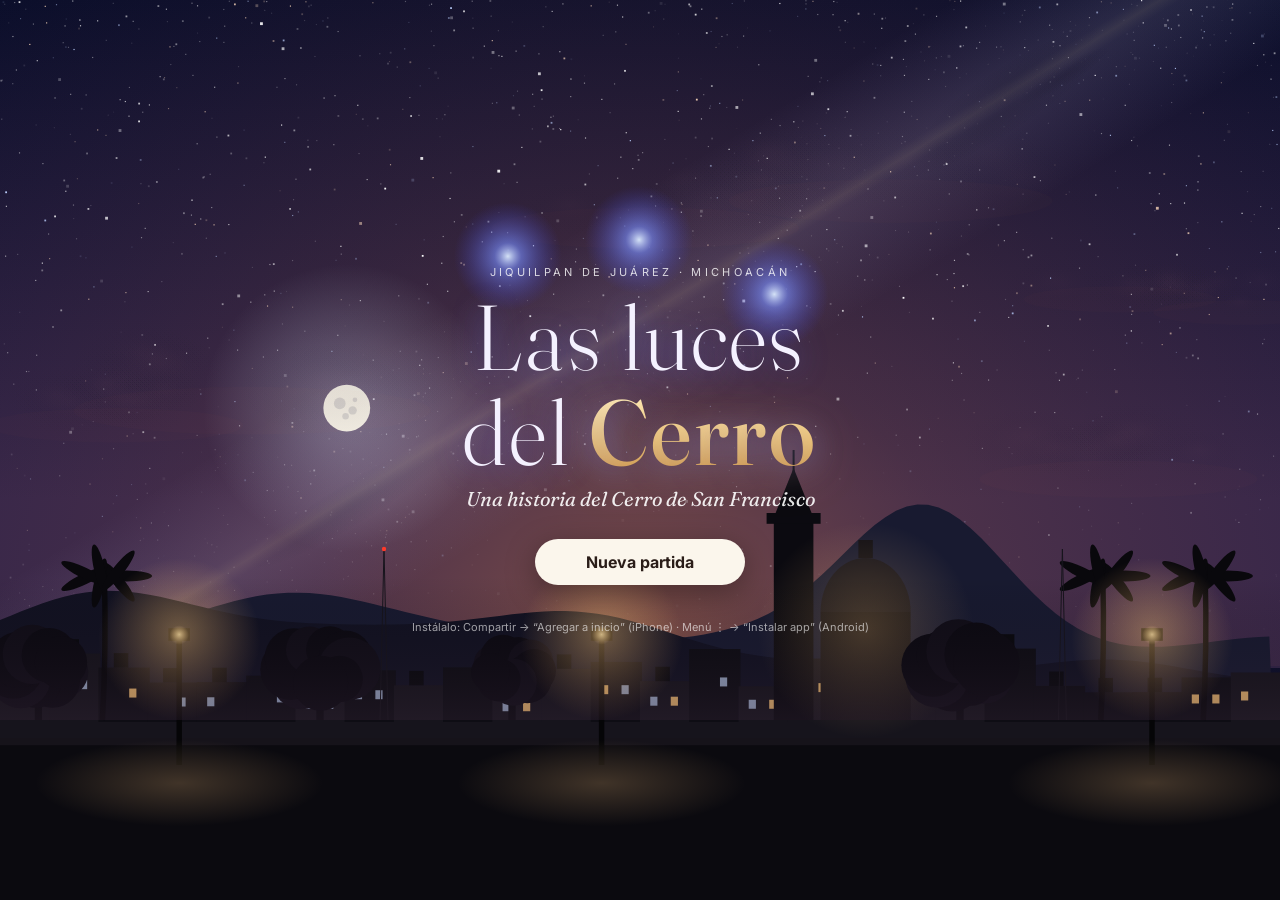
==== commit 83619d4e: "Retitle to Las luces del Cerro; stadium inscriptions as on the portada - Title screen, page title, m" ====
--- a/index.html
+++ b/index.html
@@ -3,13 +3,13 @@
 <head>
   <meta charset="utf-8">
   <meta name="viewport" content="width=device-width, initial-scale=1, maximum-scale=1, user-scalable=no, viewport-fit=cover">
-  <title>Añil · Jiquilpan</title>
+  <title>Las luces del Cerro</title>
   <meta name="description" content="RPG de acción y aventura en Jiquilpan de Juárez, Michoacán.">
   <meta name="theme-color" content="#1c1a24">
   <meta name="apple-mobile-web-app-capable" content="yes">
   <meta name="mobile-web-app-capable" content="yes">
   <meta name="apple-mobile-web-app-status-bar-style" content="black-translucent">
-  <meta name="apple-mobile-web-app-title" content="Añil">
+  <meta name="apple-mobile-web-app-title" content="Las luces del Cerro">
   <link rel="manifest" href="manifest.webmanifest">
   <link rel="icon" href="icons/icon.svg" type="image/svg+xml">
   <link rel="apple-touch-icon" href="icons/icon-180.png">
@@ -103,8 +103,8 @@
     <canvas id="titleSky" class="title-sky"></canvas>
     <div class="title-inner">
       <div class="t-kicker">Jiquilpan de Juárez · Michoacán</div>
-      <h1>Añil</h1>
-      <div class="t-sub">Las luces del Cerro de San Francisco</div>
+      <h1><span>Las luces</span><span>del <b>Cerro</b></span></h1>
+      <div class="t-sub">Una historia del Cerro de San Francisco</div>
       <div class="t-actions">
         <button id="btnContinue" class="primary hidden">Continuar</button>
         <button id="btnNew" class="primary">Nueva partida</button>
--- a/css/style.css
+++ b/css/style.css
@@ -166,8 +166,9 @@
 .title-inner::before { content: ''; position: absolute; inset: -40px -60px; z-index: -1; background: radial-gradient(closest-side, rgba(8,10,30,0.55), transparent); }
 .title-inner { position: relative; text-align: center; padding: 24px; max-width: 520px; }
 .t-kicker { letter-spacing: 0.3em; text-transform: uppercase; font-size: 11px; opacity: 0.8; }
-.title h1 { font-family: Fraunces, Georgia, serif; font-weight: 300; font-size: clamp(64px, 18vw, 128px); margin: 10px 0 2px; line-height: 1; letter-spacing: 0.04em;
-  background: linear-gradient(180deg, #ffffff 30%, #b9c6ff 70%, #6f7fe0); -webkit-background-clip: text; background-clip: text; color: transparent; filter: drop-shadow(0 4px 24px rgba(90,110,255,0.45)); }
+.title h1 { font-family: Fraunces, Georgia, serif; font-weight: 300; font-size: clamp(40px, 12vw, 92px); margin: 10px 0 6px; line-height: 1.04; letter-spacing: 0.03em; display: flex; flex-direction: column; align-items: center;
+  color: #f4f1ff; text-shadow: 0 4px 30px rgba(90,110,255,0.45); }
+.title h1 b { font-weight: 500; background: linear-gradient(180deg, #ffe9b0 20%, #f2c46a 60%, #c98a3a); -webkit-background-clip: text; background-clip: text; color: transparent; filter: drop-shadow(0 4px 22px rgba(242,196,106,0.4)); }
 .t-sub { font-family: Fraunces, Georgia, serif; font-size: 20px; opacity: 0.9; font-style: italic; }
 .t-actions, .t-name { margin-top: 28px; display: flex; flex-direction: column; gap: 10px; align-items: center; }
 .t-name label { font-size: 14px; opacity: 0.85; }
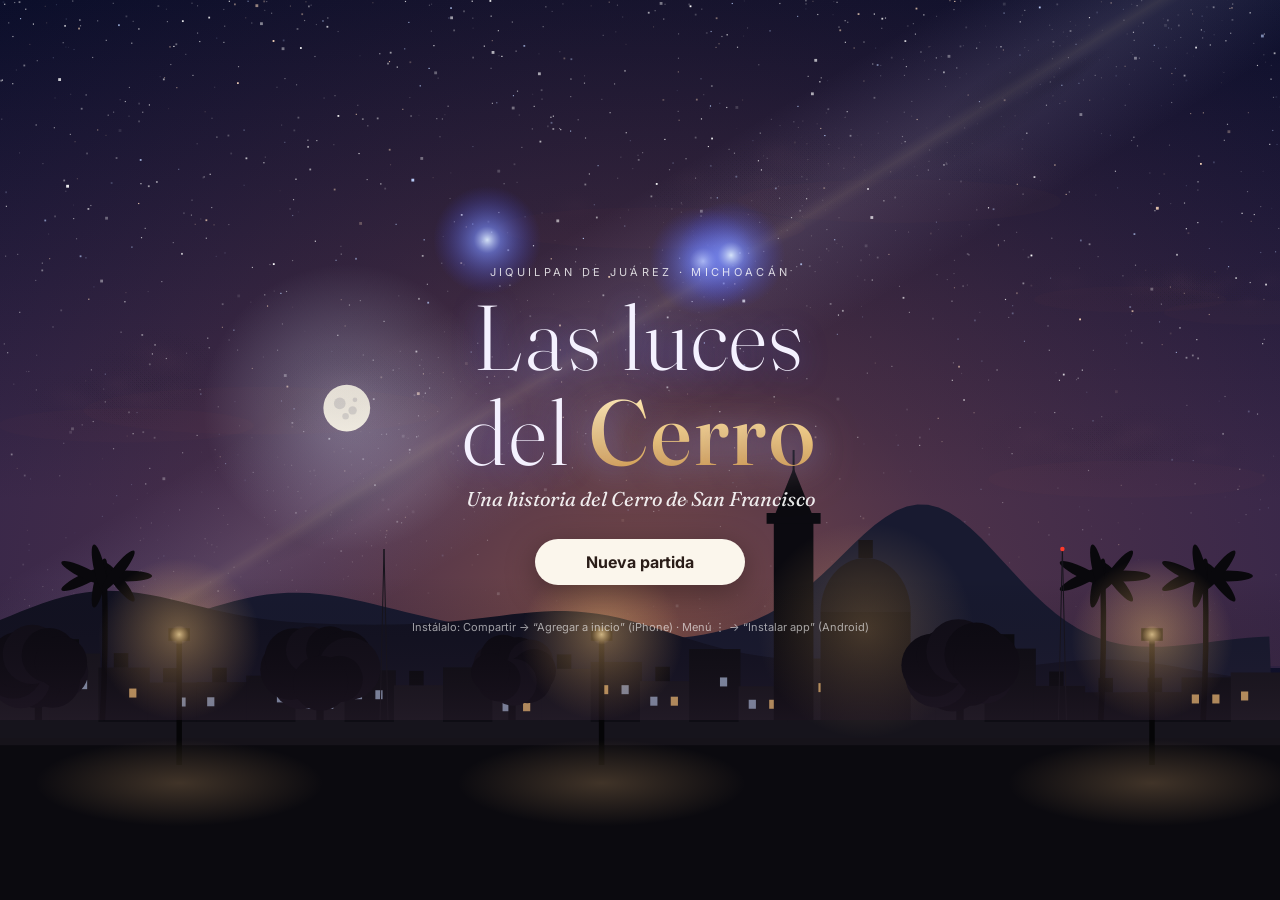
==== commit 28f781ee: "Hearts, equipment, fights, horse riding, drunkenness and the Android back button - Equipment: one th" ====
--- a/index.html
+++ b/index.html
@@ -25,10 +25,16 @@
     <div class="hud-left">
       <div id="placePill" class="pill place"><span id="placeName">Jiquilpan</span><span id="streetName"></span></div>
       <div id="timePill" class="pill time"><span id="wxIcon">☀</span><span id="clockText">7:30 am</span><span id="dayText">Jue</span></div>
+
     </div>
     <div class="hud-right">
       <div class="pill money"><span class="peso">$</span><span id="moneyText">150</span></div>
       <button id="btnMenu" class="round" aria-label="Menú">☰</button>
+    </div>
+    <div class="hud-life">
+      <div id="hearts" class="hearts" aria-label="Salud"></div>
+      <div id="spurs" class="spurs hidden"></div>
+      <div id="foeBar" class="foe hidden"><span id="foeName"></span><i><b id="foeFill"></b></i></div>
     </div>
     <div id="questTracker" class="tracker" role="status"></div>
     <div id="compass" class="compass"><div id="compassNeedle"></div></div>
@@ -40,6 +46,7 @@
     <div id="stickBase"><div id="stickKnob"></div></div>
     <button id="btnA" class="tbtn a">A</button>
     <button id="btnB" class="tbtn b">B</button>
+    <button id="btnItem" class="tbtn item" aria-label="Usar lo que traes en la mano">✋</button>
   </div>
 
   <!-- Contextual prompt -->
--- a/css/style.css
+++ b/css/style.css
@@ -282,3 +282,29 @@
 .skyview.out { animation: skyOut 0.6s ease both; }
 @keyframes skyIn { from { opacity: 0; } to { opacity: 1; } }
 @keyframes skyOut { from { opacity: 1; } to { opacity: 0; } }
+
+/* ---- hearts, the foe's health, the horse's spurs ------------------------------------------- */
+.hearts { display: flex; gap: 2px; padding: 3px 6px; border-radius: 99px; background: var(--glass); backdrop-filter: blur(8px); -webkit-backdrop-filter: blur(8px); box-shadow: var(--shadow); }
+.hearts .ht { width: 13px; height: 12px; display: inline-block; background: no-repeat center/contain; }
+.hearts .ht.full { background-image: url("data:image/svg+xml,%3Csvg xmlns='http://www.w3.org/2000/svg' viewBox='0 0 13 12'%3E%3Cpath d='M6.5 11.3 1.3 6.2A3.2 3.2 0 0 1 6.5 1.9a3.2 3.2 0 0 1 5.2 4.3z' fill='%23e04848' stroke='%23fff' stroke-width='.9'/%3E%3C/svg%3E"); }
+.hearts .ht.half { background-image: url("data:image/svg+xml,%3Csvg xmlns='http://www.w3.org/2000/svg' viewBox='0 0 13 12'%3E%3Cpath d='M6.5 11.3 1.3 6.2A3.2 3.2 0 0 1 6.5 1.9a3.2 3.2 0 0 1 5.2 4.3z' fill='%23463a3a' stroke='%23fff' stroke-width='.9'/%3E%3Cpath d='M6.5 11.3 1.3 6.2A3.2 3.2 0 0 1 6.5 1.9z' fill='%23e04848'/%3E%3C/svg%3E"); }
+.hearts .ht.empty { background-image: url("data:image/svg+xml,%3Csvg xmlns='http://www.w3.org/2000/svg' viewBox='0 0 13 12'%3E%3Cpath d='M6.5 11.3 1.3 6.2A3.2 3.2 0 0 1 6.5 1.9a3.2 3.2 0 0 1 5.2 4.3z' fill='%23463a3a' stroke='%23fff' stroke-width='.9'/%3E%3C/svg%3E"); }
+.foe { display: flex; align-items: center; gap: 6px; padding: 4px 10px; border-radius: 99px; background: rgba(60,12,12,0.78); color: #fff; font-size: 12px; font-weight: 700; box-shadow: var(--shadow); }
+.foe i { display: block; width: 80px; height: 6px; border-radius: 4px; background: rgba(255,255,255,0.25); overflow: hidden; }
+.foe i b { display: block; height: 100%; background: #e04848; transition: width .15s; }
+.spurs { display: flex; align-items: center; gap: 4px; padding: 3px 8px; border-radius: 99px; background: var(--glass); box-shadow: var(--shadow); }
+.spurs i { width: 10px; height: 10px; border-radius: 50%; border: 1.5px solid #c9a54a; background: transparent; }
+.spurs i.on { background: radial-gradient(circle at 35% 35%, #ffe9a8, #c9a54a); }
+.tbtn.item { width: 52px; height: 52px; right: calc(34px + var(--safe-r)); bottom: calc(130px + var(--safe-b)); background: rgba(47,93,154,0.75); font-size: 22px; }
+@media (max-height: 520px) { .tbtn.item { bottom: calc(100px + var(--safe-b)); } }
+body.hurt #game { filter: saturate(1.4) brightness(1.08) sepia(0.25) hue-rotate(-20deg); }
+body.drunk #game { filter: blur(calc(var(--drunk, 0) * 1.3px)) saturate(calc(1 + var(--drunk, 0) * 0.35)); }
+.equipbar { display: flex; flex-wrap: wrap; gap: 10px 18px; align-items: flex-end; }
+.equipbar > div { display: flex; flex-direction: column; gap: 2px; }
+.equipbar small { flex-basis: 100%; color: #7a6a5a; }
+.item.equipped { outline: 2px solid #c9a54a; }
+.item button.on { background: #c9a54a; color: #1c1a24; }
+
+.hud-life { position: absolute; top: calc(98px + var(--safe-t)); right: calc(10px + var(--safe-r)); display: flex; flex-direction: column; align-items: flex-end; gap: 6px; pointer-events: none; }
+body.talking .hud-life, body.cine .hud-life { opacity: 0; }
+@media (max-width: 480px) { .hud-life { top: calc(104px + var(--safe-t)); } .tracker { max-width: min(300px, 56vw); } }
